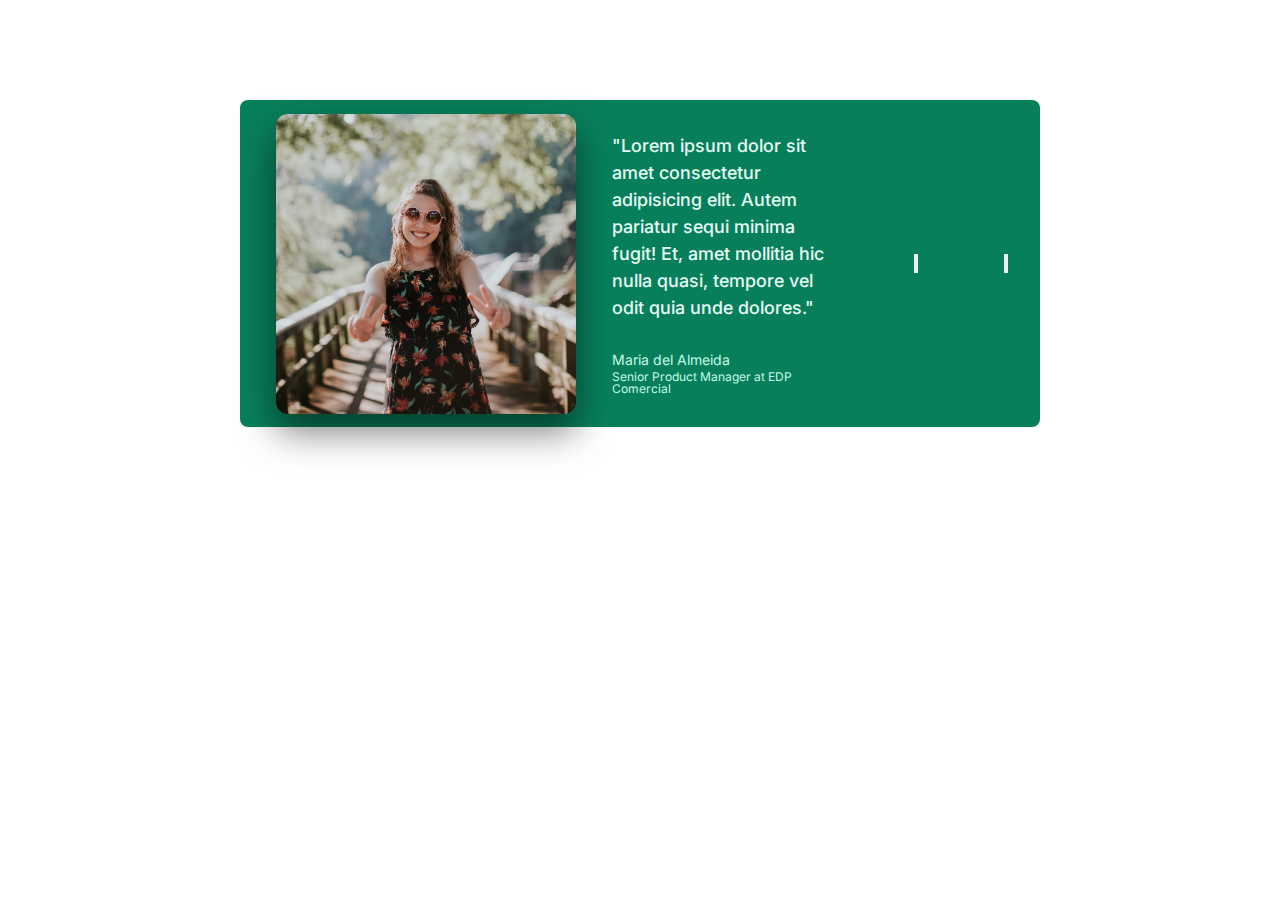
==== 02_Carousell_Component/index.html @ 0b55f6e6 "Adding carousell component and component template" ====
<!DOCTYPE html>
<html lang="en">
<head>
    <meta charset="UTF-8">
    <meta name="viewport" content="width=device-width, initial-scale=1.0">
    <title>Carousel Component</title>
    <link href="htttps://fonts.googleapis.com/css2?family=Inter:wght@400;500;700&display=swap" rel="stylesheet" />
    <link rel="stylesheet" href="styles.css">
</head>
<body>
    <div class="carousel">
        <img src="./assets/maria.jpg" alt="Maria de Almeida"/>
        <blockquote class="testimonial">
            <p class="testimonial-text">
                "Lorem ipsum dolor sit amet consectetur adipisicing elit. Autem pariatur sequi minima fugit! Et, 
                amet mollitia hic nulla quasi, tempore vel odit quia unde dolores."
            </p>

            <p class="testimonial-author">Maria del Almeida</p>
            <p class="testimonial-job">
                Senior Product Manager at EDP Comercial
            </p>
        </blockquote>

        <button class="btn">
            <svg xmlns="http://www.w3.org/2000/svg" fill="none" viewBox="0 0 24 24" stroke-width="1.5" stroke="currentColor" class="btn-icon">
                <path stroke-linecap="round" stroke-linejoin="round" d="m8.25 4.5 7.5 7.5-7.5 7.5" />
              </svg>
        </button>

        <button class="btn">
            <svg xmlns="http://www.w3.org/2000/svg" fill="none" viewBox="0 0 24 24" stroke-width="1.5" stroke="currentColor" class="btn-icon">
                <path stroke-linecap="round" stroke-linejoin="round" d="m8.25 4.5 7.5 7.5-7.5 7.5" />
              </svg>
              
        </button>

    </div><!--Carousel-->
</body>
</html>
---- 02_Carousell_Component/styles.css ----
*{
    margin: 0; 
    padding: 0; 
    box-sizing: border-box;
}

body{
    font-family: "Inter", sans-serif;
    color: #343a40;
    line-height: 1;
}

img{
    height: 200px;
    border-radius: 8px;

    transform: scale(1.5);
    box-shadow: 0 12px 24px rgba(0,0,0,0.5);
}

.carousel{
    width: 800px;
    background-color: #087f5b;
    margin: 100px auto;
    border-radius: 8px;
    padding: 32px;
    padding-left: 86px;

    display: flex;
    align-items: center;
    gap: 86px;


}

.testimonial-text{
    font-size: 18px;
    font-weight: 500;
    line-height: 1.5;
    margin-bottom: 32px;
    color: #e6fcf5;

}

.testimonial-author{
    font-size: 14px; 
    margin-bottom: 4px;
    color: #c3fae8;

}

.testimonial-job{
    font-size: 12px;
    color: #c3fae8;
}
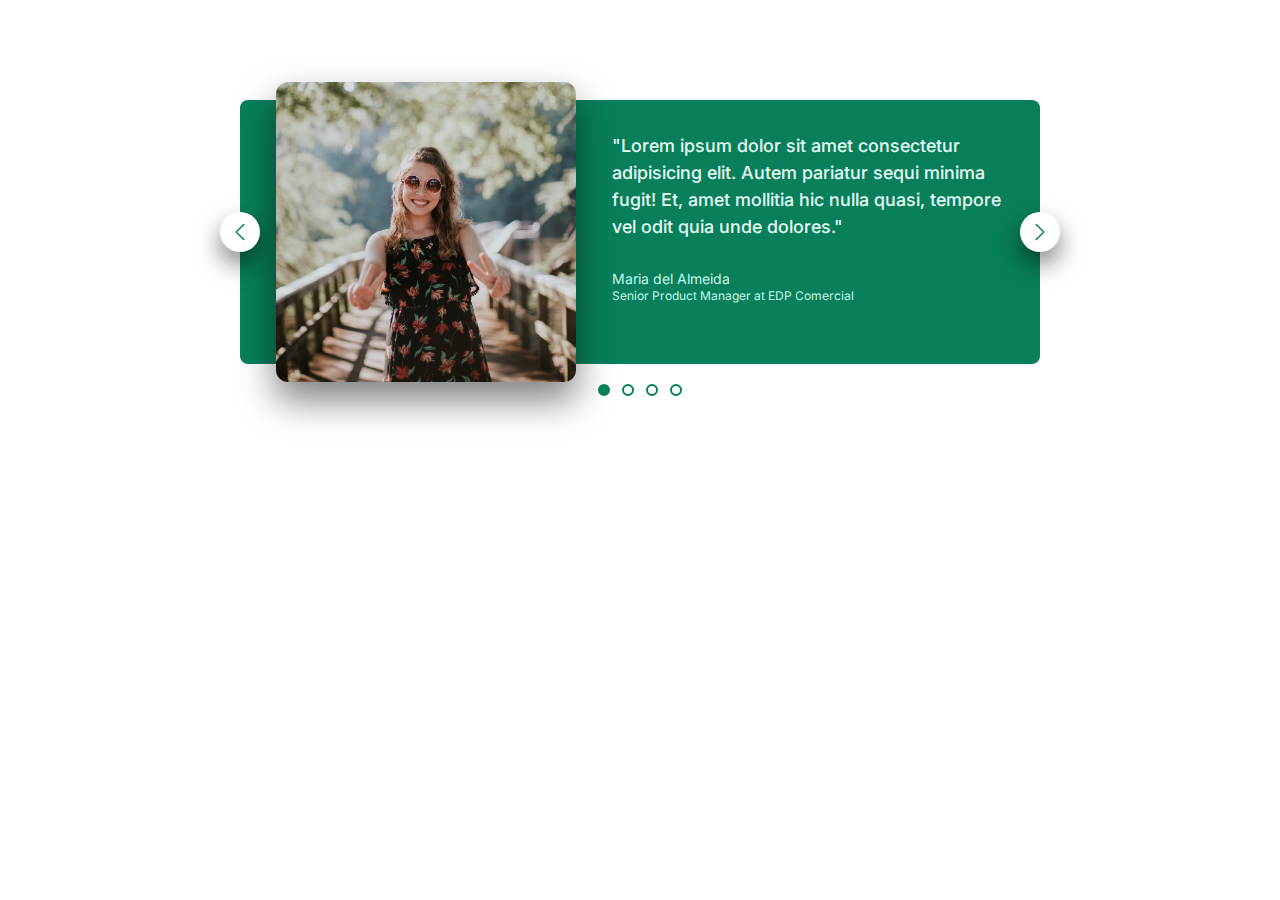
==== commit d9534369: "Finishing the carousell component" ====
--- a/02_Carousell_Component/index.html
+++ b/02_Carousell_Component/index.html
@@ -22,19 +22,27 @@
             </p>
         </blockquote>
 
-        <button class="btn">
+        <button class="btn btn--left">
             <svg xmlns="http://www.w3.org/2000/svg" fill="none" viewBox="0 0 24 24" stroke-width="1.5" stroke="currentColor" class="btn-icon">
-                <path stroke-linecap="round" stroke-linejoin="round" d="m8.25 4.5 7.5 7.5-7.5 7.5" />
+                <path stroke-linecap="round" stroke-linejoin="round" d="M15.75 19.5 8.25 12l7.5-7.5" />
               </svg>
+              
         </button>
 
-        <button class="btn">
+        <button class="btn btn--right">
             <svg xmlns="http://www.w3.org/2000/svg" fill="none" viewBox="0 0 24 24" stroke-width="1.5" stroke="currentColor" class="btn-icon">
                 <path stroke-linecap="round" stroke-linejoin="round" d="m8.25 4.5 7.5 7.5-7.5 7.5" />
               </svg>
               
         </button>
 
+        <div class="dots">
+            <button class="dot dot--fill">&nbsp</button>
+            <button class="dot">&nbsp</button>
+            <button class="dot">&nbsp</button>
+            <button class="dot">&nbsp</button>
+        </div>
+
     </div><!--Carousel-->
 </body>
 </html>--- a/02_Carousell_Component/styles.css
+++ b/02_Carousell_Component/styles.css
@@ -27,8 +27,9 @@
     padding-left: 86px;
 
     display: flex;
-    align-items: center;
+    /*align-items: center;*/
     gap: 86px;
+    position: relative;
 
 
 }
@@ -53,3 +54,63 @@
     font-size: 12px;
     color: #c3fae8;
 }
+
+/* CONTROLS */
+.btn{
+    background-color: #fff; 
+    border: none; 
+    height: 40px;
+    width: 40px;
+    border-radius:50%;
+    position: absolute;
+    display: flex;
+    align-items: center;
+    justify-content: center;
+    /*top: calc(50% - 12px); this is one solution*/
+    top: 50%;
+    box-shadow: 0 12px 24px rgba(0,0,0,0.5);
+    cursor: pointer;
+
+
+}
+
+.btn--left{
+    left: 0;
+    transform: translate(-50%, -50%);
+
+
+}
+
+.btn--right{
+    right: 0;
+    transform: translate(+50%, -50%);
+
+}
+
+.btn-icon{
+    height: 24px;
+    width: 24px;
+    stroke: #087f5b;
+}
+
+.dots{
+    position: absolute;
+    left: 50%;
+    bottom: 0;
+    transform: translate(-50%, 32px);
+    display: flex;
+    gap: 12px;
+}
+
+.dot{
+    height: 12px;
+    width: 12px;
+    background-color: #fff;
+    border: 2px solid #087f5b;
+    border-radius: 50%; 
+    cursor:pointer;
+}
+
+.dot--fill{
+    background-color: #087f5b;
+}